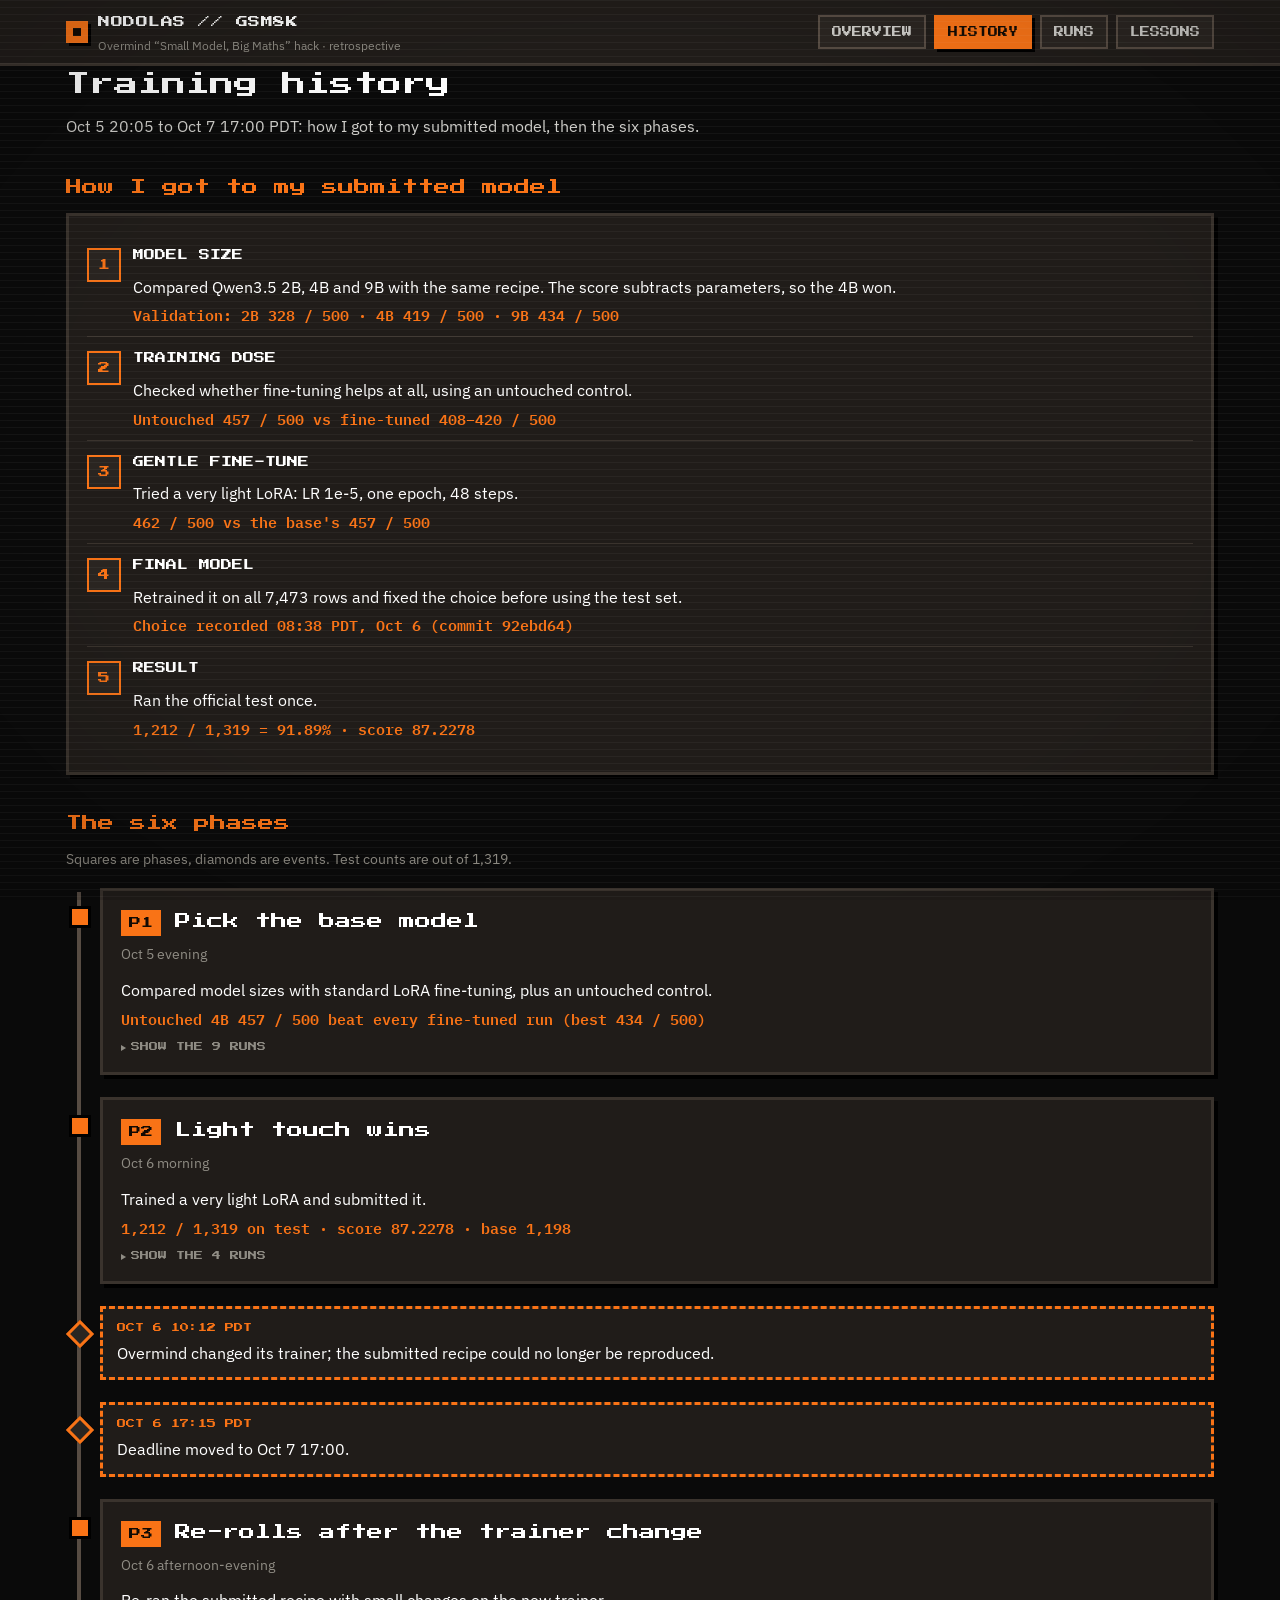
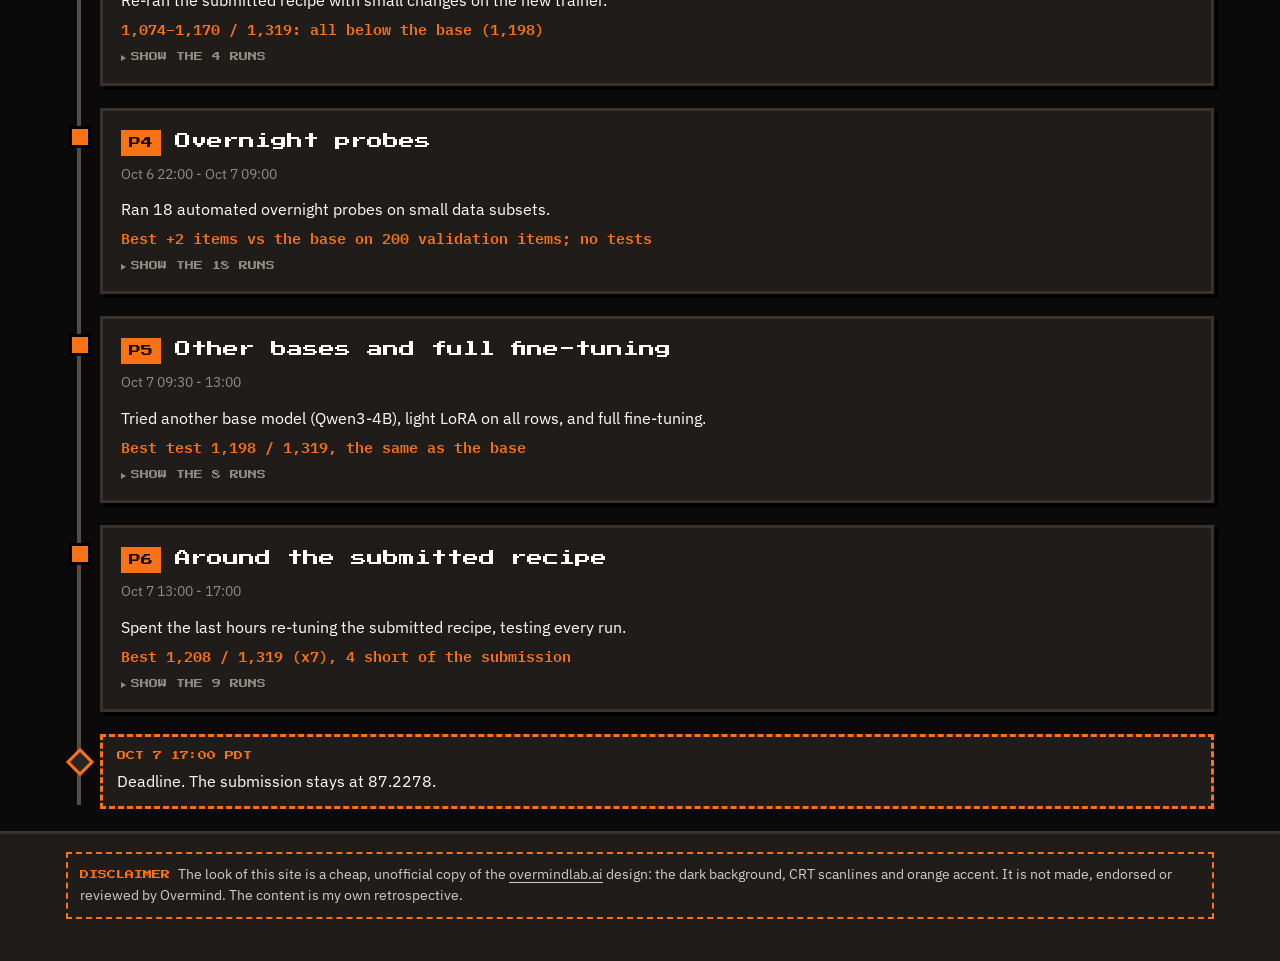
==== history.html @ 072a58b2 "GSM8K hackathon retrospective dashboard" ====
<!doctype html>
<html lang="en">
<head>
<meta charset="utf-8">
<meta name="viewport" content="width=device-width,initial-scale=1">
<title>Training History</title>
<meta name="description" content="How the submitted GSM8K model was found, and the six phases of training runs with the platform changes on the timeline.">
<link rel="preconnect" href="https://fonts.googleapis.com">
<link rel="preconnect" href="https://fonts.gstatic.com" crossorigin>
<link rel="stylesheet" href="https://fonts.googleapis.com/css2?family=IBM+Plex+Mono:wght@400;600&family=IBM+Plex+Sans:wght@400;600&family=Press+Start+2P&display=swap">
<link rel="stylesheet" href="assets/style.css">
</head>
<body>
<header class="site"><div class="wrap">
  <a class="brand" href="index.html"><span class="mark"><i></i></span><span><b>NODOLAS // GSM8K</b><small>Overmind “Small Model, Big Maths” hack · retrospective</small></span></a>
  <nav class="pages" aria-label="Pages">
    <a href="index.html">Overview</a>
    <a href="history.html" aria-current="page">History</a>
    <a href="runs.html">Runs</a>
    <a href="lessons.html">Lessons</a>
  </nav>
</div></header>

<main class="wrap">
  <h1>Training history</h1>
  <p class="lede">Oct 5 20:05 to Oct 7 17:00 PDT: how I got to my submitted model, then the six phases.</p>
  <noscript><p class="err">These pages draw their numbers from data/history.json with JavaScript. Please enable it.</p></noscript>

  <section aria-labelledby="path-h">
    <h2 id="path-h">How I got to my submitted model</h2>
    <div class="panel" id="path"></div>
  </section>

  <section aria-labelledby="tl-h">
    <h2 id="tl-h">The six phases</h2>
    <p class="small muted">Squares are phases, diamonds are events. Test counts are out of 1,319.</p>
    <div class="timeline" id="timeline"></div>
  </section>
</main>

<footer class="site-foot"><div class="wrap">
  <p class="disclaimer"><b>Disclaimer</b>The look of this site is a cheap, unofficial copy of the <a href="https://www.overmindlab.ai/">overmindlab.ai</a> design: the dark background, CRT scanlines and orange accent. It is not made, endorsed or reviewed by Overmind. The content is my own retrospective.</p>
</div></footer>
<script src="assets/app.js"></script>
<script src="assets/history-page.js"></script>
</body>
</html>
---- assets/style.css ----
/* Shared style for the retrospective pages: pixel headings, square borders, orange accent. The page background
   (near-black with a CRT scanline and vignette layer) and the warm panel tones imitate overmindlab.ai; the footer
   of every page says so. */
:root {
  color-scheme: dark;
  --bg: #0a0a0a;
  --panel: #201c19;
  --panel-2: #2a2521;
  --border: #3a332d;
  --border-hi: #574c43;
  --text: #ffffff;
  --text-2: #cecdc9;
  --muted: #8f8c84;
  --accent: #f97316;
  --accent-ink: #120a03;
  --blue: #3987e5;
  --aqua: #1fae7c;
  --grey: #9b988f;
  --good: #1fae7c;
  --bad: #e66767;
  --shadow: 4px 4px 0 #000;
  --pixel: "Press Start 2P", "Courier New", monospace;
  --sans: "IBM Plex Sans", system-ui, -apple-system, "Segoe UI", sans-serif;
  --mono: "IBM Plex Mono", ui-monospace, "Cascadia Mono", Consolas, monospace;
}
* { box-sizing: border-box; }
html { -webkit-text-size-adjust: 100%; }
body {
  margin: 0; background: var(--bg); color: var(--text);
  font: 16px/1.55 var(--sans);
}
/* CRT layer over the whole page, as on overmindlab.ai: 1px scanlines every 7px and a dark vignette, at half strength. */
body::before, body::after { content: ""; position: fixed; inset: 0; pointer-events: none; z-index: 40; opacity: .5; }
body::before { background: repeating-linear-gradient(to bottom, rgba(255, 255, 255, .08) 0 1px, transparent 1px 7px); mix-blend-mode: screen; }
body::after { background: radial-gradient(transparent 60%, rgba(0, 0, 0, .35)); mix-blend-mode: multiply; }
@media print { body::before, body::after { display: none; } }
a { color: var(--accent); text-underline-offset: 3px; }
a:hover { color: #ffb27a; }
:focus-visible { outline: 3px solid var(--accent); outline-offset: 2px; }
code, .mono { font-family: var(--mono); font-size: .92em; }
code { background: var(--panel-2); padding: 1px 5px; border: 1px solid var(--border); word-break: break-word; }
.wrap { max-width: 1180px; margin: 0 auto; padding: 0 16px; }

/* Header and navigation (same on every page) */
.site {
  border-bottom: 3px solid var(--border); background: var(--panel);
  position: sticky; top: 0; z-index: 20;
}
.site .wrap { display: flex; align-items: center; justify-content: space-between; gap: 12px; flex-wrap: wrap; padding-top: 10px; padding-bottom: 10px; }
.brand { display: flex; align-items: center; gap: 10px; text-decoration: none; color: var(--text); }
.brand:hover { color: var(--text); }
.brand .mark { width: 22px; height: 22px; background: var(--accent); box-shadow: 3px 3px 0 #000; flex: none; display: grid; place-items: center; }
.brand .mark i { display: block; width: 8px; height: 8px; background: var(--accent-ink); }
.brand b { font: 12px/1.3 var(--pixel); letter-spacing: .5px; }
.brand small { display: block; font: 12px/1.3 var(--sans); color: var(--muted); margin-top: 3px; }
nav.pages { display: flex; gap: 8px; flex-wrap: wrap; }
nav.pages a {
  font: 10px/1 var(--pixel); text-transform: uppercase; text-decoration: none; color: var(--text-2);
  padding: 10px 12px; border: 2px solid var(--border-hi); background: var(--panel-2);
}
nav.pages a:hover { color: var(--text); border-color: var(--accent); }
nav.pages a[aria-current="page"] { background: var(--accent); color: var(--accent-ink); border-color: var(--accent); box-shadow: 3px 3px 0 #000; }
@media (max-width: 600px) { .site { position: static; } nav.pages { gap: 6px; } nav.pages a { padding: 9px 9px; font-size: 9px; } }

/* Typography */
main { padding: 28px 0 56px; }
h1, h2, h3 { font-family: var(--pixel); font-weight: 400; line-height: 1.5; margin: 0; }
h1 { font-size: clamp(16px, 3.4vw, 24px); color: var(--text); }
h2 { font-size: clamp(13px, 2.4vw, 16px); color: var(--accent); margin-bottom: 14px; }
h3 { font-size: 11px; color: var(--text); margin-bottom: 10px; text-transform: uppercase; }
.lede { color: var(--text-2); max-width: 75ch; margin: 12px 0 0; }
.muted { color: var(--muted); }
.small { font-size: 14px; }
section { margin-top: 36px; }
p { margin: 0 0 12px; }
ul, ol { margin: 0 0 12px; padding-left: 22px; }
li { margin: 4px 0; }

/* Panels */
.panel { background: var(--panel); border: 3px solid var(--border); box-shadow: var(--shadow); padding: 18px; }
.panel + .panel { margin-top: 18px; }
.grid > .panel + .panel { margin-top: 0; }
.grid { display: grid; gap: 18px; }
.grid.two { grid-template-columns: repeat(2, minmax(0, 1fr)); }
.grid.three { grid-template-columns: repeat(3, minmax(0, 1fr)); }
.grid.four { grid-template-columns: repeat(4, minmax(0, 1fr)); }
@media (max-width: 900px) { .grid.four { grid-template-columns: repeat(2, minmax(0, 1fr)); } .grid.three { grid-template-columns: 1fr; } }
@media (max-width: 760px) { .grid.two { grid-template-columns: 1fr; } }
@media (max-width: 420px) { .grid.four { grid-template-columns: 1fr; } }

/* Hero score */
.hero { display: grid; grid-template-columns: minmax(0, 1.2fr) minmax(0, 2fr); gap: 18px; margin-top: 22px; }
@media (max-width: 860px) { .hero { grid-template-columns: 1fr; } }
.score-card { background: var(--accent); color: var(--accent-ink); border: 3px solid #000; box-shadow: var(--shadow); padding: 20px; }
.score-card .label { font: 10px/1.4 var(--pixel); text-transform: uppercase; }
.score-card .big { font: clamp(30px, 7vw, 46px)/1.25 var(--pixel); margin: 12px 0 8px; letter-spacing: -1px; }
.score-card p { margin: 0; font-weight: 600; }
.score-card .rank { display: inline-block; margin-top: 12px; font: 11px/1 var(--pixel); background: var(--accent-ink); color: var(--accent); padding: 8px 10px; }
.tile { background: var(--panel); border: 3px solid var(--border); box-shadow: var(--shadow); padding: 14px 16px; }
.tile .k { font: 9px/1.5 var(--pixel); text-transform: uppercase; color: var(--muted); }
.tile .v { font: 600 22px/1.3 var(--mono); margin-top: 8px; }
.tile .s { font-size: 14px; color: var(--text-2); margin-top: 4px; }
.formula { font-family: var(--mono); font-size: 14px; color: var(--text-2); margin-top: 14px; }

/* Buttons */
.btn {
  display: inline-flex; align-items: center; gap: 10px; cursor: pointer;
  font: 11px/1 var(--pixel); text-transform: uppercase; text-decoration: none;
  background: var(--accent); color: var(--accent-ink); border: 3px solid #000; box-shadow: var(--shadow);
  padding: 13px 16px;
}
.btn:hover { color: var(--accent-ink); background: #ff8a3d; }
.btn:active { transform: translate(2px, 2px); box-shadow: 2px 2px 0 #000; }
.btn.ghost { background: var(--panel-2); color: var(--text); border-color: var(--border-hi); }
.btn.ghost:hover { border-color: var(--accent); }
.btn-row { display: flex; gap: 12px; flex-wrap: wrap; margin-top: 18px; }

/* Tables */
.table-wrap { overflow-x: auto; border: 3px solid var(--border); background: var(--panel); box-shadow: var(--shadow); }
table { border-collapse: collapse; width: 100%; font-size: 14px; }
th, td { padding: 9px 10px; text-align: left; border-bottom: 1px solid var(--border); vertical-align: top; }
td { overflow-wrap: anywhere; }
th { font: 9px/1.4 var(--pixel); text-transform: uppercase; color: var(--muted); background: var(--panel-2); white-space: nowrap; }
td.num, th.num { text-align: right; font-family: var(--mono); white-space: nowrap; }
tbody tr:last-child td { border-bottom: 0; }
tr.us td { background: rgba(249, 115, 22, .16); color: var(--text); }
tr.us td:first-child { box-shadow: inset 4px 0 0 var(--accent); }

/* Chips */
.chip { display: inline-block; font: 600 12px/1.2 var(--mono); padding: 3px 7px; border: 2px solid var(--border-hi); white-space: nowrap; }
.chip.up { border-color: var(--good); color: #7fe0b8; }
.chip.down { border-color: var(--bad); color: #f2a3a3; }
.chip.same { border-color: var(--grey); color: var(--text-2); }
.chip.sub { border-color: var(--accent); color: var(--accent); }
.tag { display: inline-block; font: 9px/1 var(--pixel); text-transform: uppercase; padding: 6px 8px; background: var(--panel-2); border: 2px solid var(--border-hi); color: var(--text-2); }
.tag.warn { border-color: var(--accent); color: var(--accent); }

/* Charts */
.chart-grid { align-items: stretch; }
.chart-card { display: flex; flex-direction: column; height: 100%; }
.chart-card h3 { margin-bottom: 6px; }
.chart-card .sub { font-size: 15px; color: var(--text); margin: 0 0 8px; }
.chart-card .howto { font-size: 13px; color: var(--muted); margin: 0 0 12px; flex: 1; }
.chart { width: 100%; min-height: 260px; position: relative; }
.chart svg { display: block; overflow: visible; }
.chart svg text { font-family: var(--mono); font-size: 11px; fill: var(--text-2); }
.chart svg text.lbl { fill: var(--text); paint-order: stroke; stroke: var(--panel); stroke-width: 4px; stroke-linejoin: round; }
.chart svg .hit { fill: transparent; cursor: pointer; }
.chart svg .hit:focus { outline: none; }
.chart svg .hit:focus-visible { stroke: var(--accent); stroke-width: 2px; }
.legend { display: flex; flex-wrap: wrap; gap: 6px 16px; font-size: 13px; color: var(--text-2); margin: 0 0 8px; }
.legend span { display: inline-flex; align-items: center; gap: 6px; }
.legend svg { flex: none; }
details.tv { margin-top: 10px; font-size: 14px; }
details.tv summary { cursor: pointer; color: var(--muted); font: 9px/1.6 var(--pixel); text-transform: uppercase; }
details.tv .table-wrap { margin-top: 10px; box-shadow: none; border-width: 2px; max-height: 320px; overflow: auto; }
.tip {
  position: fixed; z-index: 50; pointer-events: none; max-width: 300px;
  background: #000; color: var(--text); border: 2px solid var(--accent); box-shadow: var(--shadow);
  padding: 9px 11px; font: 13px/1.45 var(--sans);
}
.tip b { font-family: var(--mono); }
.tip .t { font-family: var(--mono); font-size: 12px; color: var(--accent); display: block; margin-bottom: 3px; word-break: break-all; }

/* Dialogs (story panel, run detail) */
dialog {
  width: min(760px, calc(100vw - 24px)); max-height: calc(100vh - 32px); padding: 0;
  background: var(--panel); color: var(--text); border: 3px solid var(--accent); box-shadow: 8px 8px 0 #000;
}
dialog::backdrop { background: rgba(0, 0, 0, .72); }
dialog .dlg-head { display: flex; justify-content: space-between; align-items: center; gap: 12px; padding: 14px 18px; border-bottom: 3px solid var(--border); background: var(--panel-2); position: sticky; top: 0; }
dialog .dlg-head h2 { margin: 0; font-size: 12px; word-break: break-all; }
dialog .dlg-body { padding: 18px; overflow: auto; }
.close { font: 10px/1 var(--pixel); background: var(--panel); color: var(--text); border: 2px solid var(--border-hi); padding: 9px 10px; cursor: pointer; }
.close:hover { border-color: var(--accent); }
.story-cols { display: grid; grid-template-columns: 1fr 1fr; gap: 16px; }
@media (max-width: 640px) { .story-cols { grid-template-columns: 1fr; } }
.story-cols h3 { margin-bottom: 8px; }
.story-cols ul { list-style: none; padding: 0; margin: 0; }
.story-cols li { border-left: 4px solid var(--border-hi); padding: 6px 0 6px 10px; margin: 0 0 10px; font-size: 14px; }
.story-cols .better li { border-color: var(--good); }
.story-cols .worse li { border-color: var(--bad); }
.story-cols li b { display: block; font-size: 15px; }
.story-cols li .ev { display: block; color: var(--text-2); margin-top: 2px; }
.story-cols li .fig { display: block; font: 600 13px/1.4 var(--mono); color: var(--accent); margin-top: 4px; }
.story-intro { margin: 0 0 16px; color: var(--text-2); font-size: 15px; }
dl.kv { display: grid; grid-template-columns: minmax(120px, 210px) minmax(0, 1fr); gap: 0; margin: 0; }
dl.kv dt, dl.kv dd { padding: 8px 10px; border-bottom: 1px solid var(--border); margin: 0; }
dl.kv dt { color: var(--muted); font-size: 14px; }
dl.kv dd { font-size: 15px; overflow-wrap: anywhere; min-width: 0; }
@media (max-width: 560px) { dl.kv { grid-template-columns: minmax(0, 1fr); } dl.kv dt { border-bottom: 0; padding-bottom: 0; } }

/* Link cards */
.cards a.card { display: block; text-decoration: none; color: var(--text); background: var(--panel); border: 3px solid var(--border); box-shadow: var(--shadow); padding: 16px; }
.cards a.card:hover { border-color: var(--accent); }
.cards a.card h3 { color: var(--accent); }
.cards a.card p { margin: 0; color: var(--text-2); font-size: 14px; }

/* Timeline (history page) */
.timeline { position: relative; margin-top: 18px; padding-left: 34px; }
.timeline::before { content: ""; position: absolute; left: 11px; top: 4px; bottom: 4px; width: 4px; background: var(--border-hi); }
.tl-item { position: relative; margin-bottom: 22px; }
.tl-item::before { content: ""; position: absolute; left: -31px; top: 18px; width: 16px; height: 16px; background: var(--accent); border: 3px solid #000; }
.tl-item.event::before { background: var(--panel-2); border-color: var(--accent); transform: rotate(45deg); width: 14px; height: 14px; left: -30px; }
.event-box { border: 3px dashed var(--accent); background: var(--panel); padding: 12px 14px; }
.event-box .when { font: 9px/1.5 var(--pixel); color: var(--accent); text-transform: uppercase; }
.event-box p { margin: 6px 0 0; }
.phase-head { display: flex; flex-wrap: wrap; align-items: baseline; gap: 8px 14px; margin-bottom: 8px; }
.phase-head .pid { font: 12px/1 var(--pixel); background: var(--accent); color: var(--accent-ink); padding: 7px 8px; }
.phase-head h2 { margin: 0; color: var(--text); }
.phase-meta { font-size: 14px; color: var(--muted); margin-bottom: 12px; }
.runlist { list-style: none; padding: 0; margin: 0; }
.runlist li { display: grid; grid-template-columns: minmax(0, 1fr) auto; gap: 4px 10px; padding: 8px 0; border-bottom: 1px solid var(--border); font-size: 14px; }
.runlist li:last-child { border-bottom: 0; }
.runlist .rid { font-family: var(--mono); font-size: 13px; word-break: break-all; }
.runlist .rec { color: var(--muted); grid-column: 1 / -1; font-size: 13px; }
.runlist .res { text-align: right; display: flex; gap: 6px; flex-wrap: wrap; justify-content: flex-end; align-items: flex-start; }
.steps { counter-reset: s; list-style: none; padding: 0; margin: 0; }
.steps li { counter-increment: s; position: relative; padding: 10px 0 10px 46px; border-bottom: 1px solid var(--border); }
.steps li::before { content: counter(s); position: absolute; left: 0; top: 10px; font: 12px/1 var(--pixel); width: 30px; height: 30px; display: grid; place-items: center; background: var(--panel-2); border: 2px solid var(--accent); color: var(--accent); }
.steps li:last-child { border-bottom: 0; }
.did { margin: 0; }
.key { margin: 6px 0 0; font: 600 15px/1.4 var(--mono); color: var(--accent); }

/* Runs page */
.filters { display: flex; flex-wrap: wrap; gap: 10px 14px; align-items: flex-end; margin: 18px 0 14px; }
.filters label { display: flex; flex-direction: column; gap: 6px; font: 9px/1.3 var(--pixel); text-transform: uppercase; color: var(--muted); max-width: 100%; }
.filters input, .filters select {
  font: 15px var(--sans); color: var(--text); background: var(--panel-2); border: 2px solid var(--border-hi); padding: 8px 10px; min-width: 150px; max-width: 100%; border-radius: 0;
}
.filters input:focus, .filters select:focus { border-color: var(--accent); outline: none; }
#runs th button { all: unset; cursor: pointer; display: inline-flex; gap: 6px; align-items: center; }
#runs th button:focus-visible { outline: 2px solid var(--accent); }
#runs th .arrow { color: var(--accent); }
#runs tbody tr { cursor: pointer; }
#runs tbody tr:hover td, #runs tbody tr:focus td { background: var(--panel-2); }
#runs tbody tr:focus { outline: 2px solid var(--accent); outline-offset: -2px; }
#runs { min-width: 1320px; }
#runs td.id { font-family: var(--mono); font-size: 12.5px; white-space: nowrap; }
#runs td.id, #runs th:first-child { position: sticky; left: 0; z-index: 1; background: var(--panel); box-shadow: inset -2px 0 0 var(--border); }
#runs th:first-child { background: var(--panel-2); }
#runs td { min-width: 0; }
#runs td:nth-child(4), #runs td:nth-child(5) { min-width: 150px; }
#runs td:nth-child(3) { white-space: nowrap; }
#runs tr.submitted td.id { color: var(--accent); }
.count { font-size: 14px; color: var(--muted); margin-bottom: 8px; }

/* Lessons page */

footer.site-foot { border-top: 3px solid var(--border); background: var(--panel); padding: 18px 0 28px; font-size: 14px; color: var(--muted); }
footer.site-foot a { color: var(--text-2); }
.err { border: 3px solid var(--bad); padding: 14px; background: var(--panel); }

/* Disclaimer (every page) */
.disclaimer { border: 2px dashed var(--accent); background: var(--panel); color: var(--text-2); padding: 10px 12px; margin-bottom: 14px; font-size: 14px; }
.disclaimer b { font: 9px/1.6 var(--pixel); color: var(--accent); text-transform: uppercase; margin-right: 8px; }

/* Hackathon note at the top of the landing page */
.event-note { margin: 0 0 22px; line-height: 1.7; padding: 12px 14px; background: var(--panel); border: 3px solid var(--border); box-shadow: var(--shadow); font-size: 15px; color: var(--text-2); }
.event-note .tag { margin-right: 8px; vertical-align: 2px; }
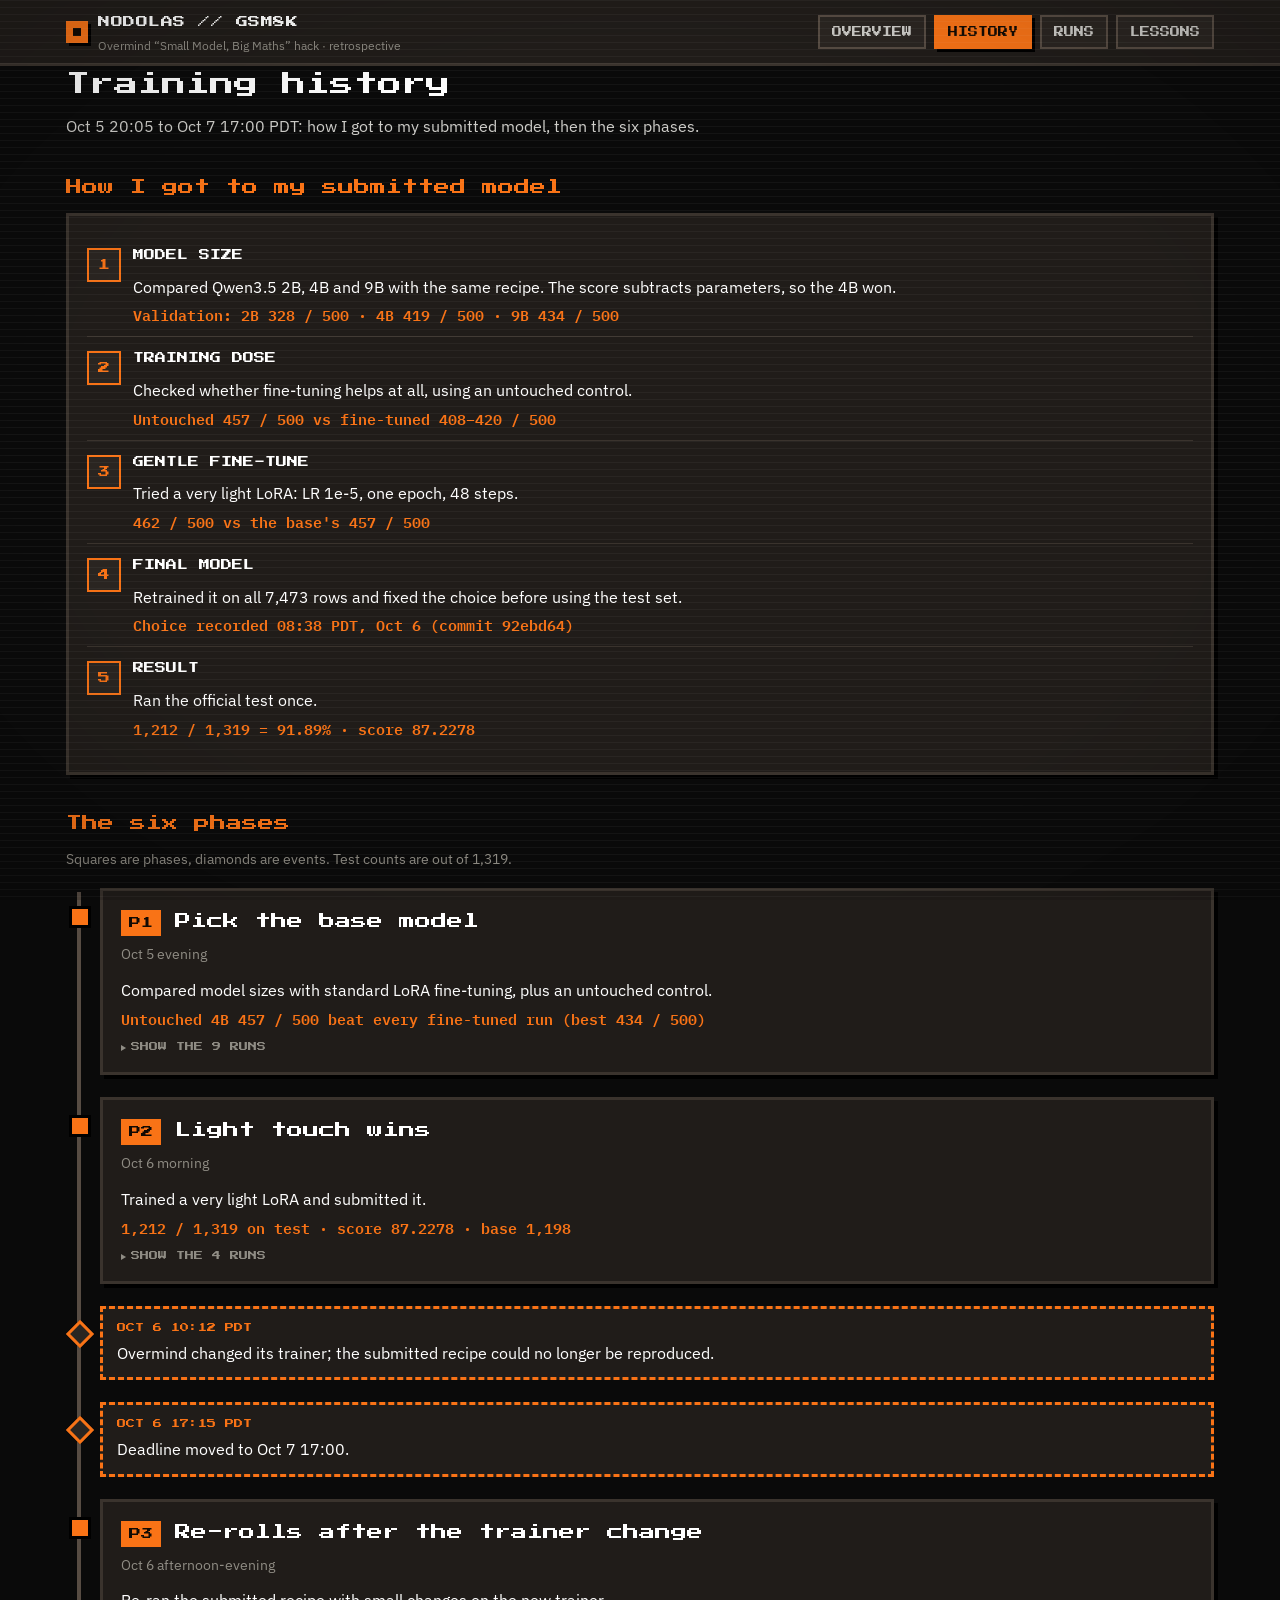
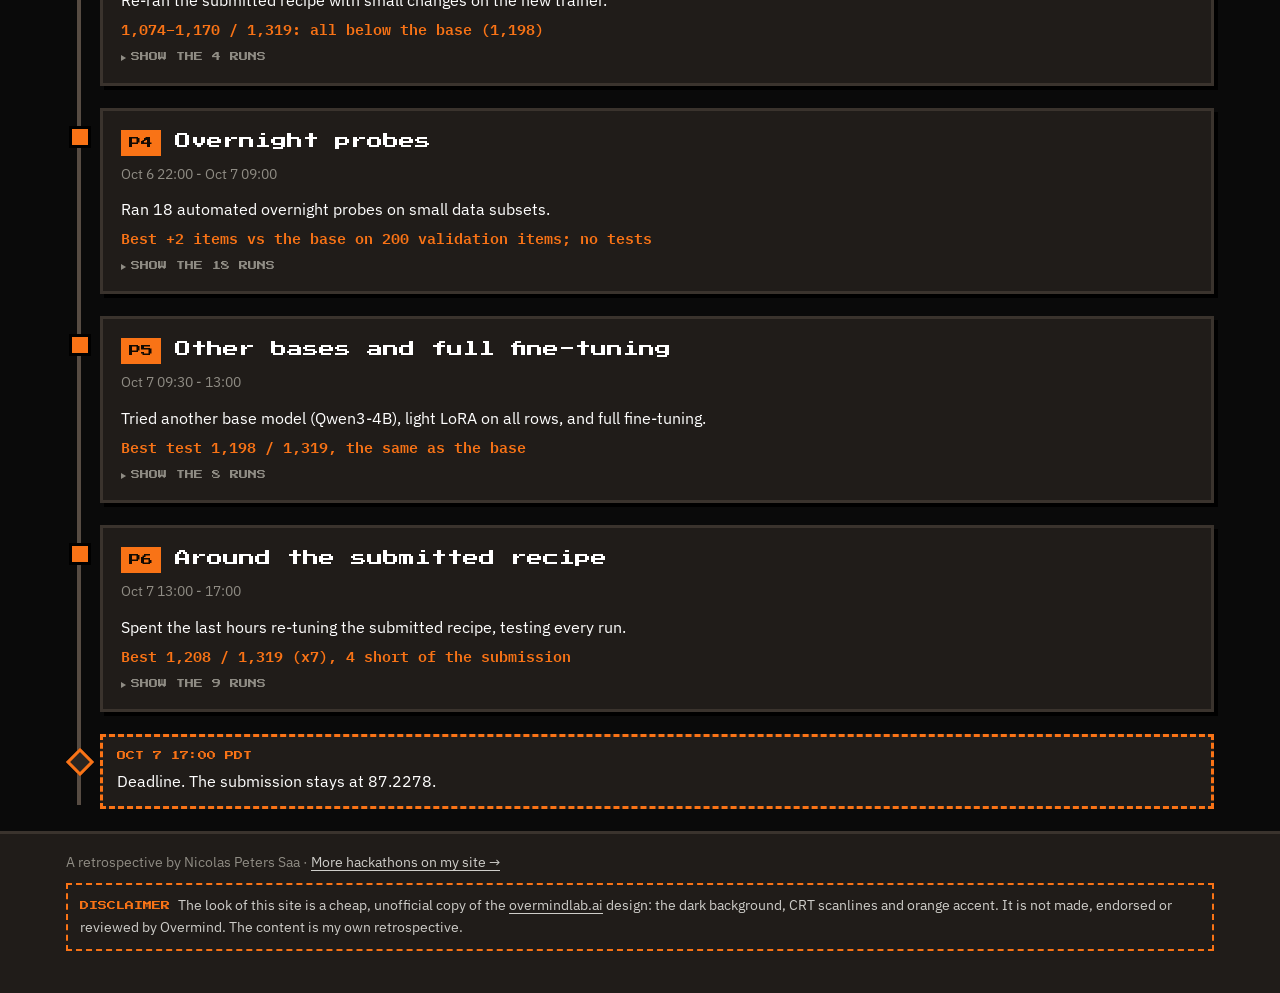
==== commit 4ccc7514: "Link back to the Hackathons section of my personal site Co-Authored-By: Claude Opus 5.5 <noreply@ant" ====
--- a/history.html
+++ b/history.html
@@ -39,6 +39,7 @@
 </main>
 
 <footer class="site-foot"><div class="wrap">
+  <p class="back-home">A retrospective by Nicolas Peters Saa &middot; <a href="https://nodolas.github.io/NicolasPetersSaa/#hackathons">More hackathons on my site &rarr;</a></p>
   <p class="disclaimer"><b>Disclaimer</b>The look of this site is a cheap, unofficial copy of the <a href="https://www.overmindlab.ai/">overmindlab.ai</a> design: the dark background, CRT scanlines and orange accent. It is not made, endorsed or reviewed by Overmind. The content is my own retrospective.</p>
 </div></footer>
 <script src="assets/app.js"></script>
--- a/assets/style.css
+++ b/assets/style.css
@@ -258,3 +258,4 @@
 /* Hackathon note at the top of the landing page */
 .event-note { margin: 0 0 22px; line-height: 1.7; padding: 12px 14px; background: var(--panel); border: 3px solid var(--border); box-shadow: var(--shadow); font-size: 15px; color: var(--text-2); }
 .event-note .tag { margin-right: 8px; vertical-align: 2px; }
+footer.site-foot .back-home { margin: 0 0 10px; }
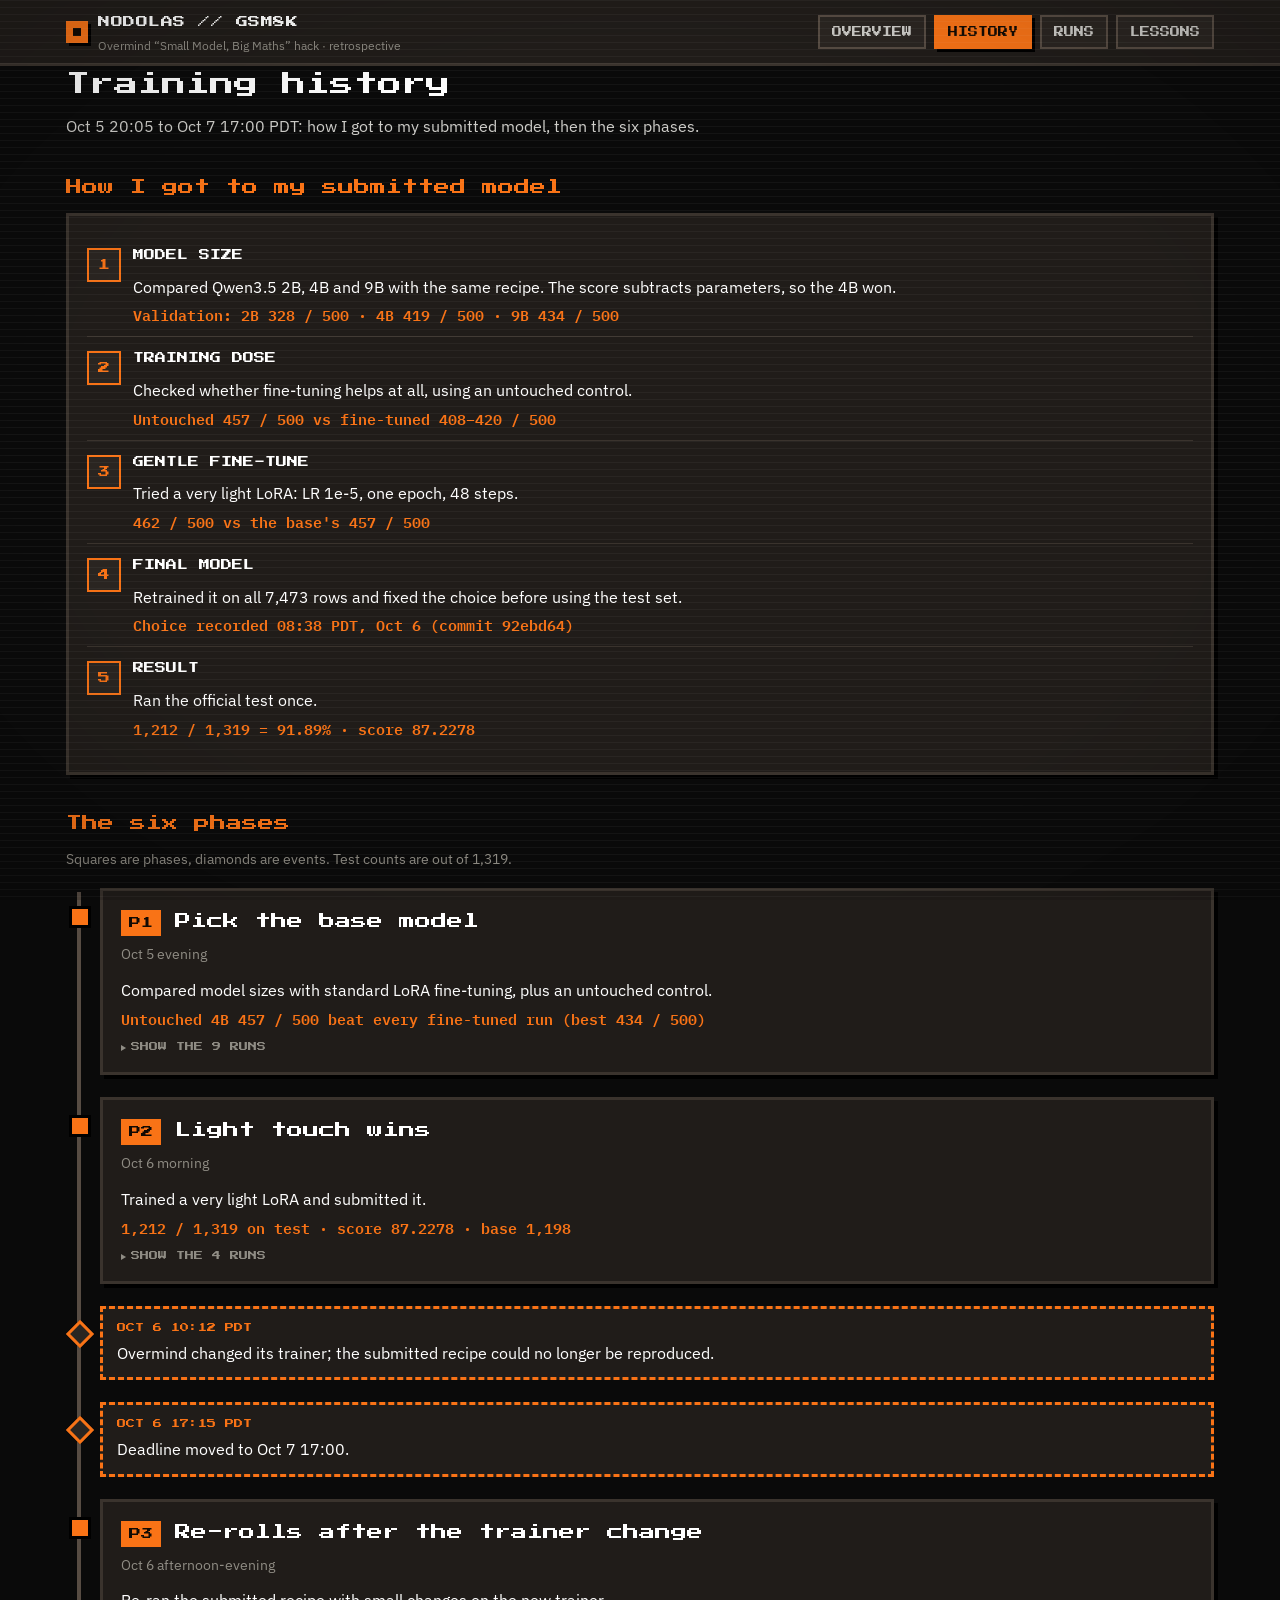
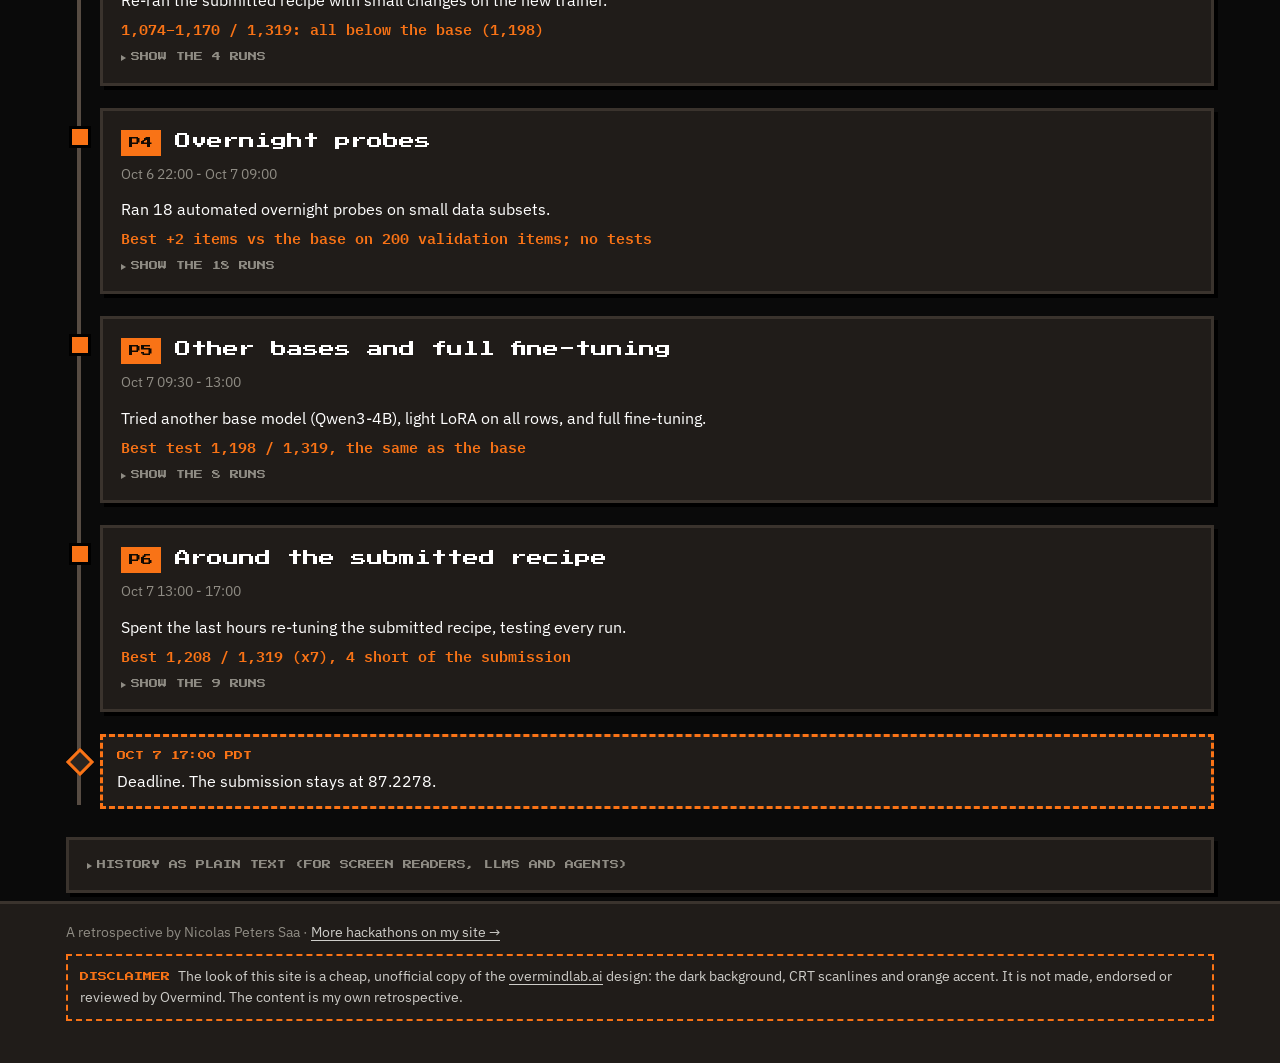
==== commit 3e8c2696: "Make the retrospective readable by LLMs and agents Plain-text copy of each page's facts (works witho" ====
--- a/history.html
+++ b/history.html
@@ -9,6 +9,10 @@
 <link rel="preconnect" href="https://fonts.gstatic.com" crossorigin>
 <link rel="stylesheet" href="https://fonts.googleapis.com/css2?family=IBM+Plex+Mono:wght@400;600&family=IBM+Plex+Sans:wght@400;600&family=Press+Start+2P&display=swap">
 <link rel="stylesheet" href="assets/style.css">
+<!-- llm:head -->
+<link rel="alternate" type="text/markdown" href="retrospective.md" title="Full retrospective as Markdown">
+<link rel="canonical" href="https://nodolas.github.io/gsm8k-retrospective/history.html">
+<!-- /llm:head -->
 </head>
 <body>
 <header class="site"><div class="wrap">
@@ -24,7 +28,7 @@
 <main class="wrap">
   <h1>Training history</h1>
   <p class="lede">Oct 5 20:05 to Oct 7 17:00 PDT: how I got to my submitted model, then the six phases.</p>
-  <noscript><p class="err">These pages draw their numbers from data/history.json with JavaScript. Please enable it.</p></noscript>
+  <noscript><p class="err">These pages draw their charts with JavaScript. The plain-text version at the bottom and <a href="retrospective.md">retrospective.md</a> work without it.</p></noscript>
 
   <section aria-labelledby="path-h">
     <h2 id="path-h">How I got to my submitted model</h2>
@@ -36,6 +40,11 @@
     <p class="small muted">Squares are phases, diamonds are events. Test counts are out of 1,319.</p>
     <div class="timeline" id="timeline"></div>
   </section>
+<!-- llm:text -->
+<details class="plain-text panel"><summary>History as plain text (for screen readers, LLMs and agents)</summary>
+<p>My entry to Overmind&#x27;s &quot;Small Model, Big Maths&quot; two-day model training hackathon in San Francisco (submissions closed 2026-10-07 17:00 PDT): a light LoRA fine-tune of Qwen3.5-4B that scored 87.2278 on GSM8K (1,212/1,319 correct, 91.89%, minus 4.66 B parameters), rank 6 on the final leaderboard.</p><h3>P1: Pick the base model (Oct 5 evening)</h3><p>2B, 4B and 9B Qwen3.5 with standard LoRA SFT. The 4B won; heavy SFT made every model worse than the untouched 4B. Trainer: old (packed rows kept separate).</p><h3>P2: Light touch wins (Oct 6 morning)</h3><p>LR 1e-5, one epoch, 48 packed steps: +1 pt on validation, then 1,212/1,319 on test = the submission (87.2278). Trainer: old.</p><h3>P3: Re-rolls after the trainer change (Oct 6 afternoon-evening)</h3><p>The same recipe re-run collapsed into short `&lt;&lt;calc&gt;&gt;` answers: 1,074-1,170 on test. Trainer: packed rows attend to each other (Overmind commit 1be6037, 10:12 PDT).</p><h3>P4: Overnight probes (Oct 6 22:00 - Oct 7 09:00)</h3><p>18 automated runs on 960-row subsets (batch, LR, attention-only, Full-FT, 2 epochs; a 19th never finished): none more than 2 items above the base on 200 val items. Trainer: new; 960-row subsets train unpacked.</p><h3>P5: Other bases and full fine-tuning (Oct 7 09:30 - 13:00)</h3><p>Qwen3-4B (127/200), packed light LoRA = base on test (1,198 / 1,197), unpacked LoRA and Full-FT below base. Trainer: packed until ~11:30, then everything unpacked (PR #167).</p><h3>P6: Around the submitted recipe (Oct 7 13:00 - 17:00)</h3><p>Exact copy 1,058; 48 steps at LR 1e-5 collapsed; 48 steps at LR 5e-6 batch 16 was the best since the change: 1,198-1,208. Trainer: new, unpacked.</p>
+<p>All of it in one file: <a href="retrospective.md">retrospective.md</a> · <a href="llms.txt">llms.txt</a> · <a href="data/history.json">data/history.json</a></p></details>
+<!-- /llm:text -->
 </main>
 
 <footer class="site-foot"><div class="wrap">
--- a/assets/style.css
+++ b/assets/style.css
@@ -259,3 +259,10 @@
 .event-note { margin: 0 0 22px; line-height: 1.7; padding: 12px 14px; background: var(--panel); border: 3px solid var(--border); box-shadow: var(--shadow); font-size: 15px; color: var(--text-2); }
 .event-note .tag { margin-right: 8px; vertical-align: 2px; }
 footer.site-foot .back-home { margin: 0 0 10px; }
+
+/* Plain-text copy of each page (scripts/build_llm.py), for screen readers, LLMs and agents. */
+details.plain-text { margin: 28px 0 8px; font-size: 14px; }
+details.plain-text summary { cursor: pointer; color: var(--muted); font: 9px/1.6 var(--pixel); text-transform: uppercase; }
+details.plain-text h3 { margin: 16px 0 6px; }
+details.plain-text ul, details.plain-text ol { padding-left: 20px; }
+details.plain-text .table-wrap { margin-top: 10px; max-height: 420px; overflow: auto; }
